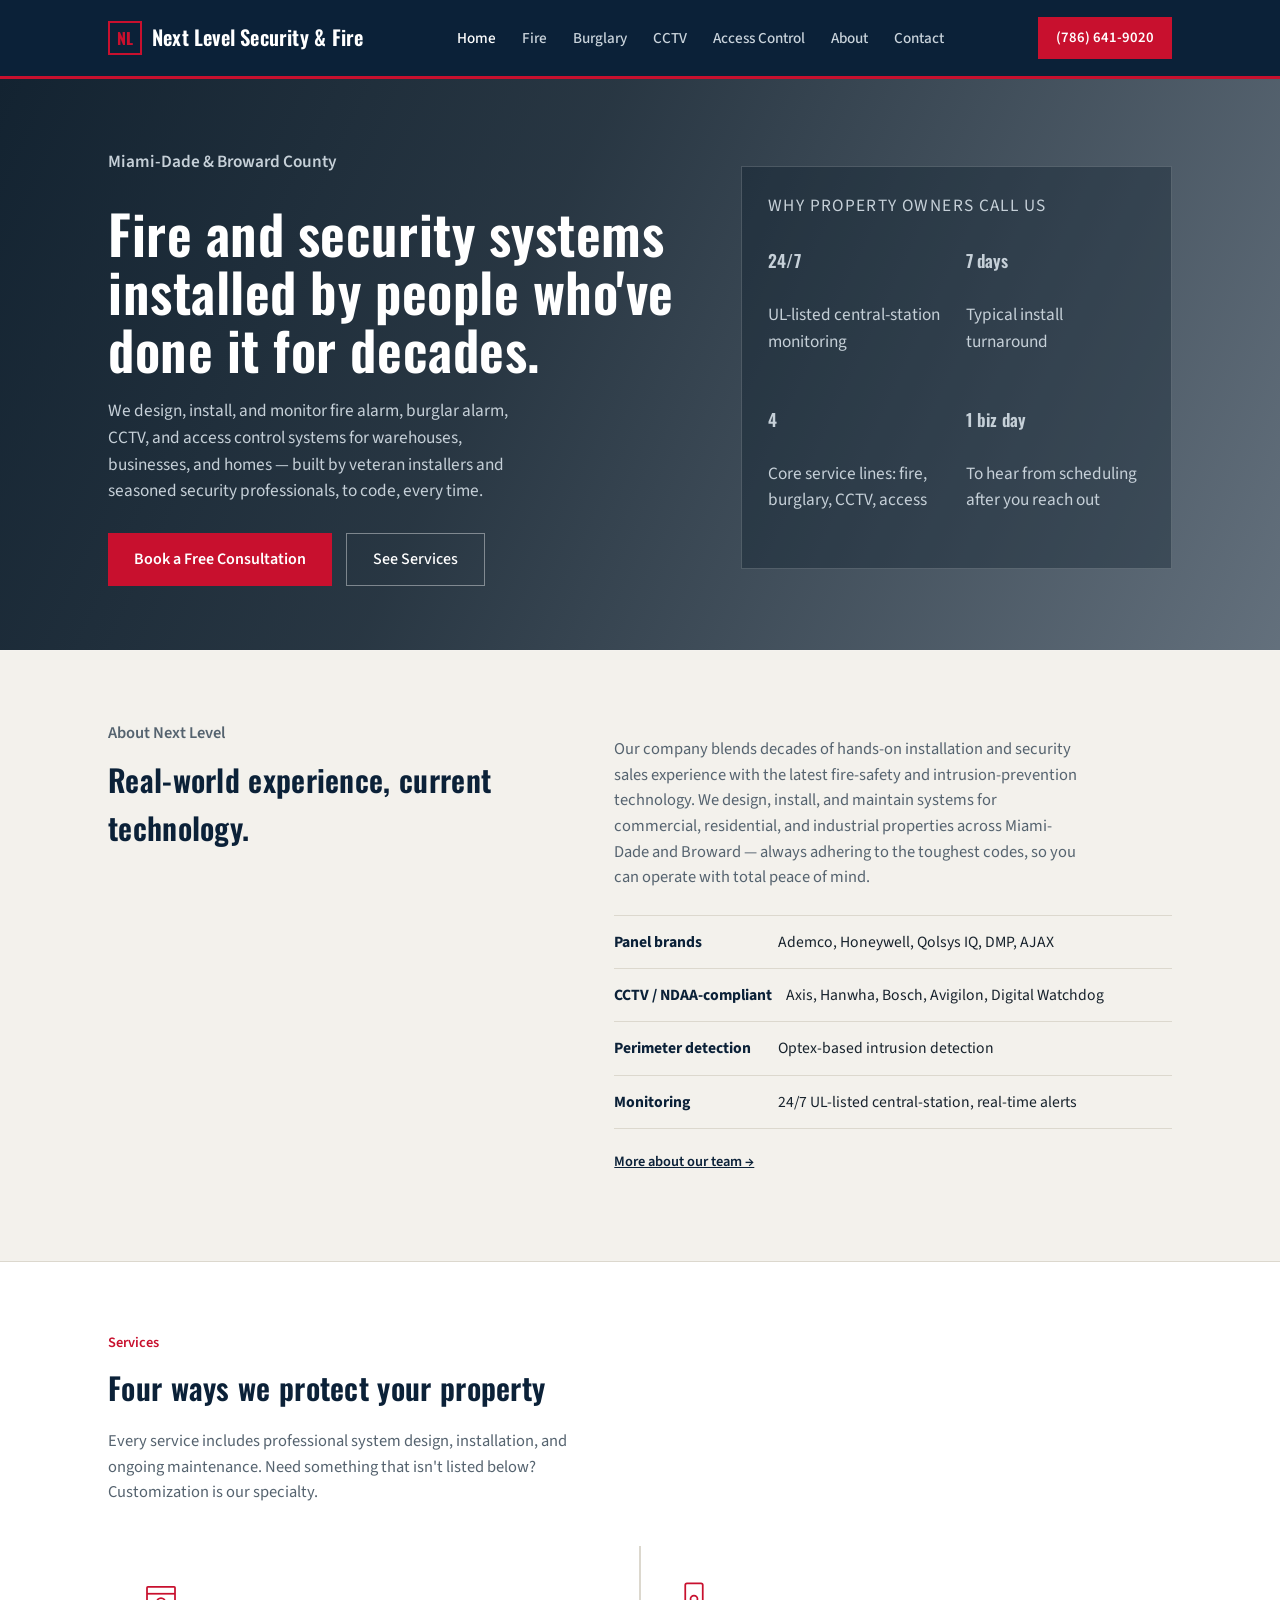
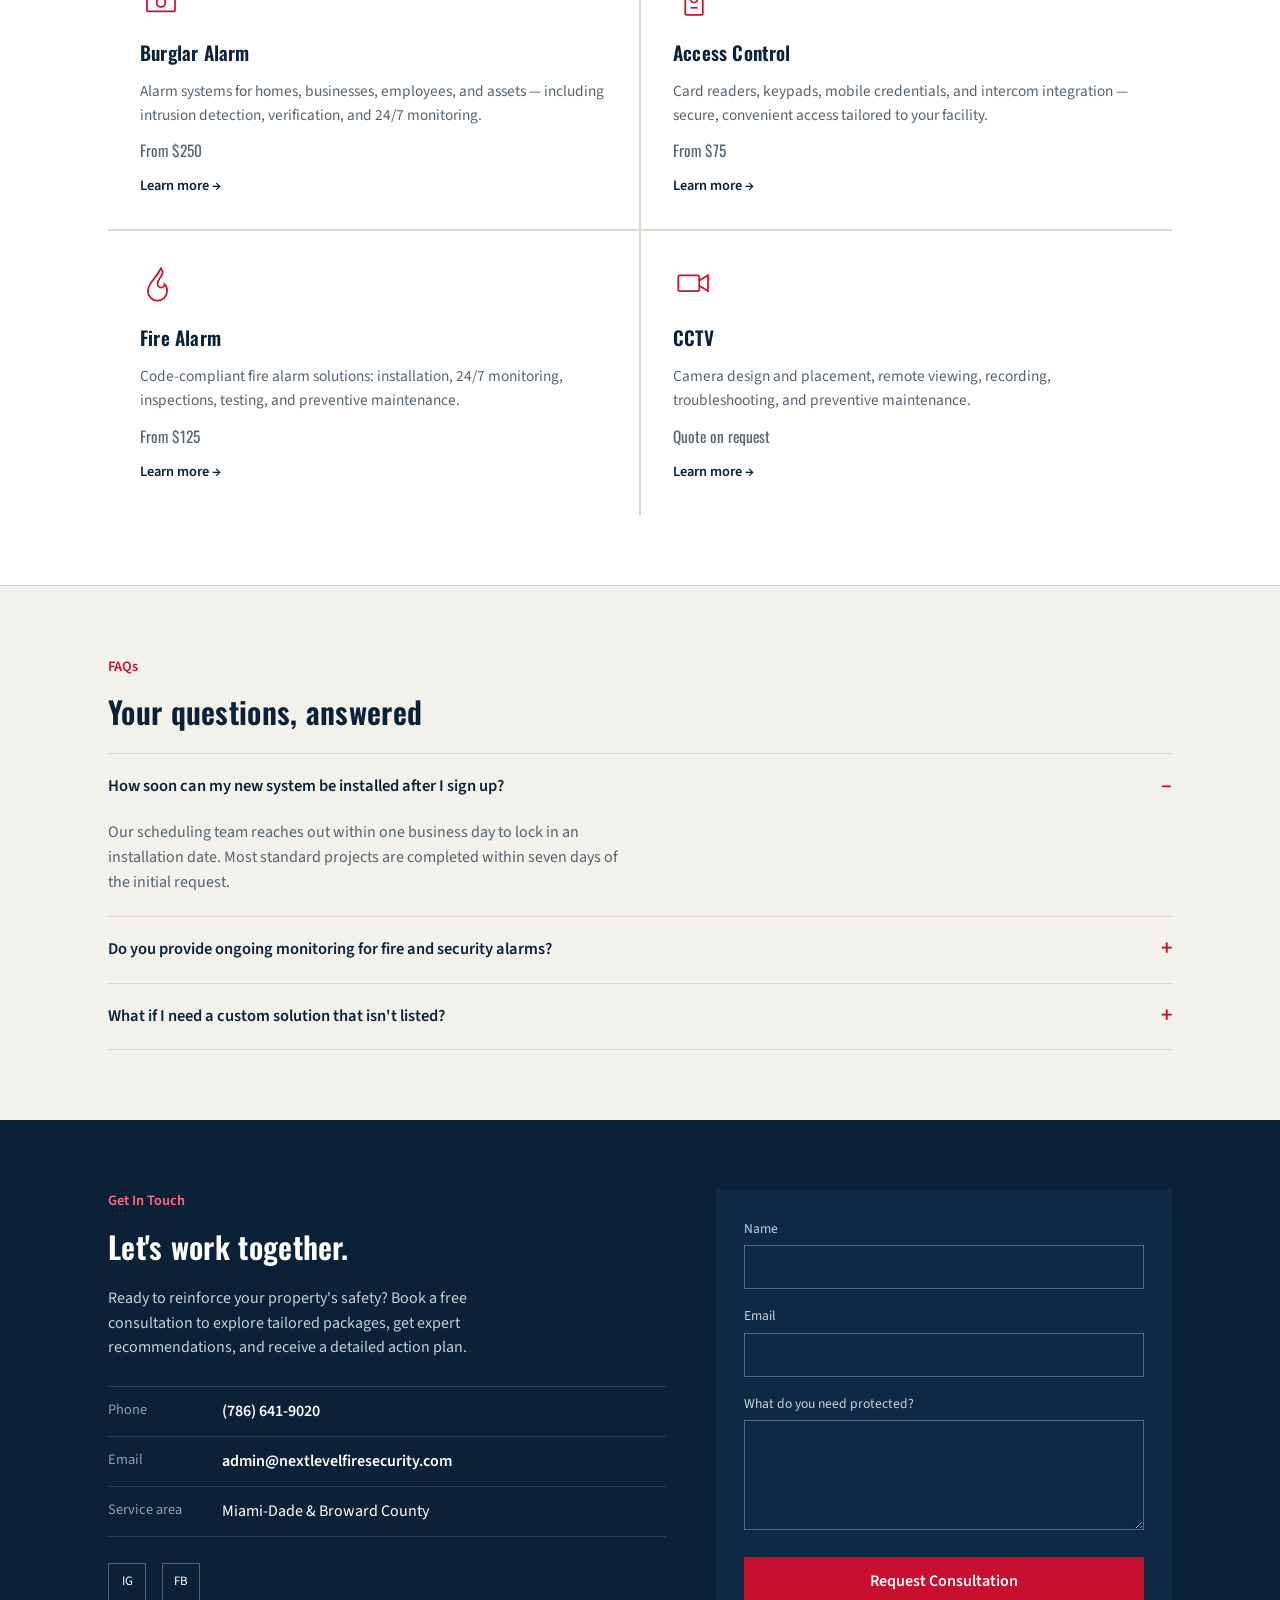
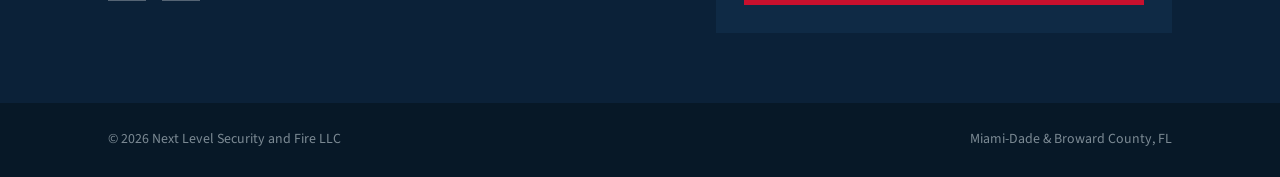
==== index.html @ 29a3aafe "Add files via upload" ====
<!DOCTYPE html>
<html lang="en">
<head>
<meta charset="UTF-8">
<meta name="viewport" content="width=device-width, initial-scale=1.0">
<title>Next Level Security and Fire | Fire, Security &amp; CCTV Systems — Miami-Dade &amp; Broward</title>
<meta name="description" content="Fire alarm, security alarm, CCTV, and access control system installation and 24/7 monitoring for residential, commercial, and industrial properties across Miami-Dade and Broward County.">
<link rel="preconnect" href="https://fonts.googleapis.com">
<link rel="preconnect" href="https://fonts.gstatic.com" crossorigin>
<link href="https://fonts.googleapis.com/css2?family=Oswald:wght@500;600;700&family=Source+Sans+3:wght@400;500;600;700&display=swap" rel="stylesheet">
<link rel="stylesheet" href="styles.css">
</head>
<body>

<header>
  <div class="wrap">
    <a class="brand" href="index.html">
      <span class="brand-mark">NL</span>
      Next Level Security &amp; Fire
    </a>
    <nav>
      <ul>
        <li><a href="index.html" class="active">Home</a></li>
        <li><a href="fire.html">Fire</a></li>
        <li><a href="burglary.html">Burglary</a></li>
        <li><a href="cctv.html">CCTV</a></li>
        <li><a href="access-control.html">Access Control</a></li>
        <li><a href="about.html">About</a></li>
        <li><a href="contact.html">Contact</a></li>
      </ul>
    </nav>
    <a class="call-btn" href="tel:+17866419020">(786) 641-9020</a>
  </div>
</header>

<section class="hero" style="background-image:url('https://images.unsplash.com/photo-1690973692388-239878450c7b?fm=jpg&q=80&w=2000&auto=format&fit=crop');">
  <div class="wrap">
    <div>
      <p class="hero-eyebrow">Miami-Dade &amp; Broward County</p>
      <h1>Fire and security systems installed by people who've done it for decades.</h1>
      <p>We design, install, and monitor fire alarm, burglar alarm, CCTV, and access control systems for warehouses, businesses, and homes — built by veteran installers and seasoned security professionals, to code, every time.</p>
      <div class="hero-ctas">
        <a class="btn-primary" href="contact.html">Book a Free Consultation</a>
        <a class="btn-ghost" href="#services">See Services</a>
      </div>
    </div>
    <div class="hero-panel">
      <p class="hero-panel-title">Why property owners call us</p>
      <div class="hero-stats">
        <div>
          <p class="stat-num">24/7</p>
          <p class="stat-label">UL-listed central-station monitoring</p>
        </div>
        <div>
          <p class="stat-num">7 days</p>
          <p class="stat-label">Typical install turnaround</p>
        </div>
        <div>
          <p class="stat-num">4</p>
          <p class="stat-label">Core service lines: fire, burglary, CCTV, access</p>
        </div>
        <div>
          <p class="stat-num">1 biz day</p>
          <p class="stat-label">To hear from scheduling after you reach out</p>
        </div>
      </div>
    </div>
  </div>
</section>

<section class="section">
  <div class="wrap about-grid">
    <div>
      <p class="section-tag">About Next Level</p>
      <h2>Real-world experience, current technology.</h2>
    </div>
    <div>
      <p>Our company blends decades of hands-on installation and security sales experience with the latest fire-safety and intrusion-prevention technology. We design, install, and maintain systems for commercial, residential, and industrial properties across Miami-Dade and Broward — always adhering to the toughest codes, so you can operate with total peace of mind.</p>
      <ul class="credential-list">
        <li><strong>Panel brands</strong> Ademco, Honeywell, Qolsys IQ, DMP, AJAX</li>
        <li><strong>CCTV / NDAA-compliant</strong> Axis, Hanwha, Bosch, Avigilon, Digital Watchdog</li>
        <li><strong>Perimeter detection</strong> Optex-based intrusion detection</li>
        <li><strong>Monitoring</strong> 24/7 UL-listed central-station, real-time alerts</li>
      </ul>
      <p style="margin-top:20px;"><a class="service-link" href="about.html">More about our team &rarr;</a></p>
    </div>
  </div>
</section>

<section class="section section-alt" id="services">
  <div class="wrap">
    <p class="section-tag">Services</p>
    <h2>Four ways we protect your property</h2>
    <p class="lede">Every service includes professional system design, installation, and ongoing maintenance. Need something that isn't listed below? Customization is our specialty.</p>
    <div class="service-grid">
      <a class="service-card" href="burglary.html">
        <svg class="service-icon" viewBox="0 0 48 48" fill="none" stroke="#C8102E" stroke-width="2"><rect x="8" y="10" width="32" height="28" rx="1"/><path d="M8 18h32"/><circle cx="24" cy="28" r="5"/></svg>
        <h3>Burglar Alarm</h3>
        <p>Alarm systems for homes, businesses, employees, and assets — including intrusion detection, verification, and 24/7 monitoring.</p>
        <p class="service-price">From $250</p>
        <span class="service-link">Learn more &rarr;</span>
      </a>
      <a class="service-card" href="access-control.html">
        <svg class="service-icon" viewBox="0 0 48 48" fill="none" stroke="#C8102E" stroke-width="2"><rect x="14" y="6" width="20" height="36" rx="2"/><circle cx="24" cy="24" r="4"/><path d="M20 34h8"/></svg>
        <h3>Access Control</h3>
        <p>Card readers, keypads, mobile credentials, and intercom integration — secure, convenient access tailored to your facility.</p>
        <p class="service-price">From $75</p>
        <span class="service-link">Learn more &rarr;</span>
      </a>
      <a class="service-card" href="fire.html">
        <svg class="service-icon" viewBox="0 0 48 48" fill="none" stroke="#C8102E" stroke-width="2"><path d="M24 6c6 8-4 10-4 18a4 4 0 0 0 8 0c2 2 3 5 3 8a11 11 0 1 1-22 0c0-9 9-14 15-26Z"/></svg>
        <h3>Fire Alarm</h3>
        <p>Code-compliant fire alarm solutions: installation, 24/7 monitoring, inspections, testing, and preventive maintenance.</p>
        <p class="service-price">From $125</p>
        <span class="service-link">Learn more &rarr;</span>
      </a>
      <a class="service-card" href="cctv.html">
        <svg class="service-icon" viewBox="0 0 48 48" fill="none" stroke="#C8102E" stroke-width="2"><rect x="6" y="14" width="24" height="18" rx="2"/><path d="M30 20l10-6v18l-10-6"/></svg>
        <h3>CCTV</h3>
        <p>Camera design and placement, remote viewing, recording, troubleshooting, and preventive maintenance.</p>
        <p class="service-price">Quote on request</p>
        <span class="service-link">Learn more &rarr;</span>
      </a>
    </div>
  </div>
</section>

<section class="section" id="faq">
  <div class="wrap">
    <p class="section-tag">FAQs</p>
    <h2>Your questions, answered</h2>
    <details class="faq-item" open>
      <summary>How soon can my new system be installed after I sign up?</summary>
      <p>Our scheduling team reaches out within one business day to lock in an installation date. Most standard projects are completed within seven days of the initial request.</p>
    </details>
    <details class="faq-item">
      <summary>Do you provide ongoing monitoring for fire and security alarms?</summary>
      <p>Yes. We offer 24/7 UL-listed central-station monitoring with real-time alerts sent straight to your phone and local first responders.</p>
    </details>
    <details class="faq-item">
      <summary>What if I need a custom solution that isn't listed?</summary>
      <p>Customization is our specialty. Contact our support team with your project details and we'll put together a tailored package that fits your property.</p>
    </details>
  </div>
</section>

<section class="contact section" id="contact">
  <div class="wrap">
    <div>
      <p class="section-tag" style="color:#ff6b81;">Get In Touch</p>
      <h2>Let's work together.</h2>
      <p>Ready to reinforce your property's safety? Book a free consultation to explore tailored packages, get expert recommendations, and receive a detailed action plan.</p>
      <ul class="contact-details">
        <li><span class="label">Phone</span> <a href="tel:+17866419020">(786) 641-9020</a></li>
        <li><span class="label">Email</span> <a href="mailto:admin@nextlevelfiresecurity.com">admin@nextlevelfiresecurity.com</a></li>
        <li><span class="label">Service area</span> Miami-Dade &amp; Broward County</li>
      </ul>
      <div class="social-row">
        <a href="https://www.instagram.com/next_level_fire_security/" aria-label="Instagram" target="_blank" rel="noopener">IG</a>
        <a href="https://www.facebook.com/profile.php?id=61593316687502" aria-label="Facebook" target="_blank" rel="noopener">FB</a>
      </div>
    </div>
    <form class="contact-form" onsubmit="event.preventDefault(); window.location.href='mailto:admin@nextlevelfiresecurity.com?subject=Consultation request from ' + encodeURIComponent(document.getElementById('cf-name').value);">
      <label for="cf-name">Name</label>
      <input id="cf-name" type="text" required>
      <label for="cf-email">Email</label>
      <input id="cf-email" type="email" required>
      <label for="cf-msg">What do you need protected?</label>
      <textarea id="cf-msg" rows="4"></textarea>
      <button type="submit">Request Consultation</button>
    </form>
  </div>
</section>

<footer>
  <div class="wrap">
    <span>&copy; 2026 Next Level Security and Fire LLC</span>
    <span>Miami-Dade &amp; Broward County, FL</span>
  </div>
</footer>

</body>
</html>
---- styles.css ----
:root{
  --navy: #0B2138;
  --navy-deep: #071827;
  --alarm: #C8102E;
  --alarm-dim: #9c0c23;
  --steel: #55636F;
  --paper: #F3F1EC;
  --paper-line: #DCD8CE;
  --ink: #17222C;
}
*{box-sizing:border-box;}
html{scroll-behavior:smooth;}
body{
  margin:0;
  background:var(--paper);
  color:var(--ink);
  font-family:'Source Sans 3', sans-serif;
  line-height:1.55;
}
h1,h2,h3,.brand,.stat-num{
  font-family:'Oswald', sans-serif;
  font-weight:600;
  letter-spacing:0.01em;
}
a{color:inherit;}
.wrap{max-width:1120px;margin:0 auto;padding:0 28px;}
img{max-width:100%;display:block;}

/* Header */
header{
  position:sticky; top:0; z-index:50;
  background:var(--navy);
  border-bottom:3px solid var(--alarm);
}
header .wrap{
  display:flex; align-items:center; justify-content:space-between;
  height:76px;
}
.brand{color:#fff; font-size:1.28rem; text-decoration:none; display:flex; align-items:center; gap:10px;}
.brand-mark{
  width:34px;height:34px;flex:none;
  border:2px solid var(--alarm);
  display:flex;align-items:center;justify-content:center;
  color:var(--alarm); font-family:'Oswald',sans-serif; font-weight:700; font-size:1rem;
}
nav ul{list-style:none;display:flex;gap:26px;margin:0;padding:0;}
nav a{color:#C9D3DB; text-decoration:none; font-size:0.95rem; font-weight:500; transition:color .15s;}
nav a:hover, nav a.active{color:#fff;}
.call-btn{
  background:var(--alarm); color:#fff; text-decoration:none;
  padding:10px 18px; font-weight:600; font-size:0.92rem; white-space:nowrap;
}
.call-btn:hover{background:var(--alarm-dim);}

/* Page hero (interior pages) */
.page-hero{
  position:relative; color:#fff; background-size:cover; background-position:center;
  border-bottom:1px solid rgba(255,255,255,.08);
}
.page-hero::before{
  content:""; position:absolute; inset:0;
  background:linear-gradient(100deg, rgba(7,24,39,.94) 0%, rgba(7,24,39,.78) 45%, rgba(11,33,56,.55) 100%);
}
.page-hero .wrap{position:relative; padding:64px 28px 56px;}
.page-eyebrow{color:#ff6b81; font-weight:600; font-size:0.92rem; margin:0 0 12px;}
.page-hero h1{font-size:clamp(1.9rem,3.6vw,2.8rem); margin:0 0 16px; max-width:20ch;}
.page-hero p{color:#C6D0D8; max-width:52ch; font-size:1.05rem; margin:0;}

/* Home hero */
.hero{
  position:relative; color:#fff; background-size:cover; background-position:center;
  border-bottom:1px solid rgba(255,255,255,.08);
}
.hero::before{
  content:""; position:absolute; inset:0;
  background:linear-gradient(115deg, rgba(7,24,39,.95) 0%, rgba(7,24,39,.86) 40%, rgba(11,33,56,.62) 100%);
}
.hero .wrap{
  position:relative;
  display:grid; grid-template-columns:1.15fr 0.85fr; gap:50px;
  padding-top:70px; padding-bottom:64px; align-items:center;
}
.hero-eyebrow{color:var(--alarm); font-weight:600; font-size:0.95rem; margin:0 0 14px;}
.hero h1{
  font-size:clamp(2.1rem, 4.2vw, 3.4rem);
  line-height:1.08; margin:0 0 20px; color:#fff;
}
.hero p{color:#C6D0D8; font-size:1.08rem; max-width:46ch; margin:0 0 28px;}
.hero-ctas{display:flex; gap:14px; flex-wrap:wrap;}
.btn-primary{
  background:var(--alarm); color:#fff; text-decoration:none;
  padding:14px 26px; font-weight:600; font-size:1rem; display:inline-block;
}
.btn-primary:hover{background:var(--alarm-dim);}
.btn-ghost{
  border:1px solid rgba(255,255,255,.4); color:#fff; text-decoration:none;
  padding:13px 26px; font-weight:500; font-size:1rem; display:inline-block;
}
.btn-ghost:hover{border-color:#fff;}
.hero-panel{
  border:1px solid rgba(255,255,255,.18);
  background:rgba(7,24,39,.35);
  padding:26px;
}
.hero-panel-title{font-size:0.85rem; text-transform:uppercase; letter-spacing:0.08em; color:#9FB0BB; margin:0 0 18px;}
.hero-stats{display:grid; grid-template-columns:1fr 1fr; gap:22px 18px;}
.stat-num{font-size:1.9rem; color:var(--alarm); margin:0;}
.stat-label{color:#C6D0D8; font-size:0.86rem; margin:2px 0 0;}

/* Generic sections */
.section{padding:70px 0;}
.section-alt{background:#fff; border-top:1px solid var(--paper-line); border-bottom:1px solid var(--paper-line);}
.section-tag{color:var(--alarm); font-weight:600; font-size:0.9rem; margin:0 0 10px;}
.section h2{font-size:1.9rem; margin:0 0 18px; color:var(--navy);}
.section > .wrap > p.lede{color:var(--steel); max-width:60ch; margin:0 0 40px; font-size:1.03rem;}

.about-grid{display:grid; grid-template-columns:0.9fr 1.1fr; gap:50px; align-items:start;}
.about-grid p{color:var(--steel); font-size:1.03rem; max-width:58ch;}
.credential-list{list-style:none; margin:24px 0 0; padding:0; border-top:1px solid var(--paper-line);}
.credential-list li{
  border-bottom:1px solid var(--paper-line);
  padding:14px 0; display:flex; gap:14px; align-items:baseline;
  color:var(--ink); font-size:0.98rem;
}
.credential-list li strong{color:var(--navy); min-width:150px; flex:none;}

.photo-frame{border:1px solid var(--paper-line);}
.photo-frame img{width:100%; height:100%; object-fit:cover; display:block;}

/* Services grid (home preview + cards) */
.service-grid{display:grid; grid-template-columns:repeat(2,1fr); gap:2px; background:var(--paper-line);}
.service-card{background:#fff; padding:32px; display:flex; flex-direction:column; gap:12px; text-decoration:none; color:inherit;}
.service-card:hover{background:#FBFAF7;}
.service-icon{width:42px;height:42px;}
.service-card h3{margin:6px 0 0; font-size:1.2rem; color:var(--navy);}
.service-card p{color:var(--steel); font-size:0.96rem; margin:0; flex:1;}
.service-price{font-family:'Oswald',sans-serif; color:var(--alarm); font-size:1.15rem; margin-top:4px;}
.service-link{font-size:0.9rem; font-weight:600; color:var(--navy);}

/* Service detail page layout */
.detail-grid{display:grid; grid-template-columns:1.05fr 0.95fr; gap:50px; align-items:start;}
.detail-list{margin:22px 0 0; padding:0; list-style:none;}
.detail-list li{
  padding:14px 0 14px 30px; border-top:1px solid var(--paper-line);
  position:relative; color:var(--ink);
}
.detail-list li:last-child{border-bottom:1px solid var(--paper-line);}
.detail-list li::before{
  content:"—"; position:absolute; left:0; color:var(--alarm); font-weight:700;
}
.price-box{border:1px solid var(--paper-line); background:#fff; padding:26px;}
.price-box .amount{font-family:'Oswald',sans-serif; color:var(--alarm); font-size:2rem; margin:0;}
.price-box p{color:var(--steel); margin:8px 0 22px; font-size:0.95rem;}
.brand-tags{display:flex; flex-wrap:wrap; gap:8px; margin-top:22px;}
.brand-tags span{
  border:1px solid var(--paper-line); padding:6px 12px; font-size:0.85rem; color:var(--steel);
}

/* FAQ */
.faq-item{border-top:1px solid var(--paper-line);}
.faq-item:last-child{border-bottom:1px solid var(--paper-line);}
.faq-item summary{
  cursor:pointer; padding:20px 0; font-weight:600; color:var(--navy);
  font-size:1.03rem; list-style:none; display:flex; justify-content:space-between; gap:20px;
}
.faq-item summary::-webkit-details-marker{display:none;}
.faq-item summary::after{content:"+"; color:var(--alarm); font-size:1.4rem; line-height:1; flex:none;}
.faq-item[open] summary::after{content:"–";}
.faq-item p{color:var(--steel); margin:0 0 22px; max-width:65ch;}

/* Contact */
.contact{background:var(--navy); color:#fff;}
.contact .wrap{display:grid; grid-template-columns:1.1fr 0.9fr; gap:50px;}
.contact h2{font-size:1.9rem; margin:0 0 16px; color:#fff;}
.contact p{color:#C6D0D8; max-width:50ch;}
.contact-details{list-style:none; margin:26px 0 0; padding:0;}
.contact-details li{padding:12px 0; border-top:1px solid rgba(255,255,255,.12); display:flex; gap:14px;}
.contact-details li:last-child{border-bottom:1px solid rgba(255,255,255,.12);}
.contact-details .label{color:#8FA0AC; min-width:100px; flex:none; font-size:0.9rem;}
.contact-details a{color:#fff; text-decoration:none; font-weight:600;}
.contact-details a:hover{color:var(--alarm);}
.social-row{display:flex; gap:16px; margin-top:26px;}
.social-row a{
  width:38px;height:38px; border:1px solid rgba(255,255,255,.3);
  display:flex; align-items:center; justify-content:center; text-decoration:none; font-size:0.8rem;
}
.social-row a:hover{border-color:var(--alarm); color:var(--alarm);}
.contact-form{background:#0F2A45; padding:28px;}
.contact-form label{display:block; font-size:0.85rem; color:#C6D0D8; margin:16px 0 6px;}
.contact-form label:first-child{margin-top:0;}
.contact-form input, .contact-form textarea{
  width:100%; background:transparent; border:1px solid rgba(255,255,255,.3);
  color:#fff; padding:10px 12px; font-family:inherit; font-size:0.96rem;
}
.contact-form button{
  margin-top:20px; width:100%; background:var(--alarm); color:#fff; border:none;
  padding:13px; font-weight:600; font-size:1rem; cursor:pointer; font-family:inherit;
}
.contact-form button:hover{background:var(--alarm-dim);}

/* Simple contact strip used on service pages */
.cta-strip{background:var(--navy); color:#fff; padding:44px 0;}
.cta-strip .wrap{display:flex; align-items:center; justify-content:space-between; gap:24px; flex-wrap:wrap;}
.cta-strip h3{margin:0; font-size:1.4rem;}
.cta-strip p{margin:6px 0 0; color:#C6D0D8;}

footer{background:var(--navy-deep); color:#7C8A94; padding:26px 0; font-size:0.87rem;}
footer .wrap{display:flex; justify-content:space-between; flex-wrap:wrap; gap:10px;}

@media (max-width:860px){
  nav ul{display:none;}
  .hero .wrap, .about-grid, .contact .wrap, .detail-grid{grid-template-columns:1fr;}
  .service-grid{grid-template-columns:1fr;}
  .credential-list li{flex-direction:column; gap:2px;}
  .credential-list li strong{min-width:0;}
}
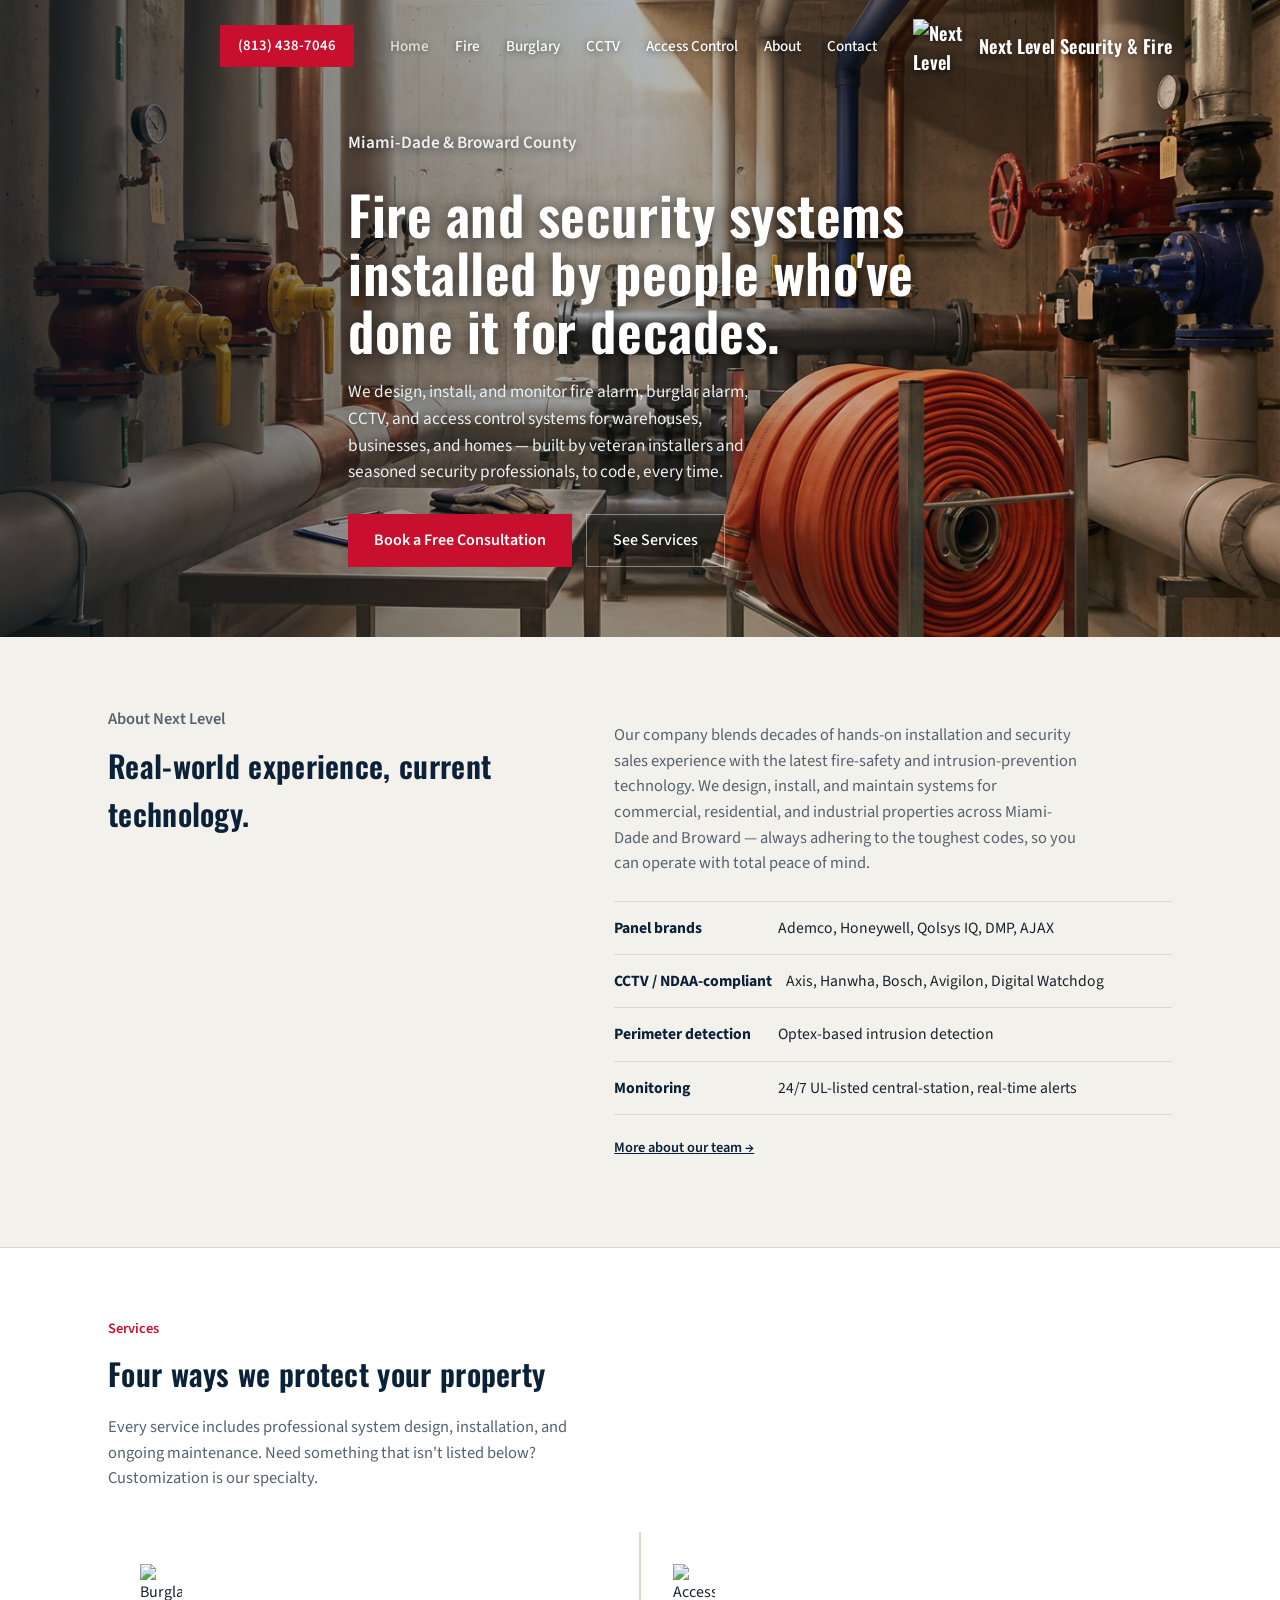
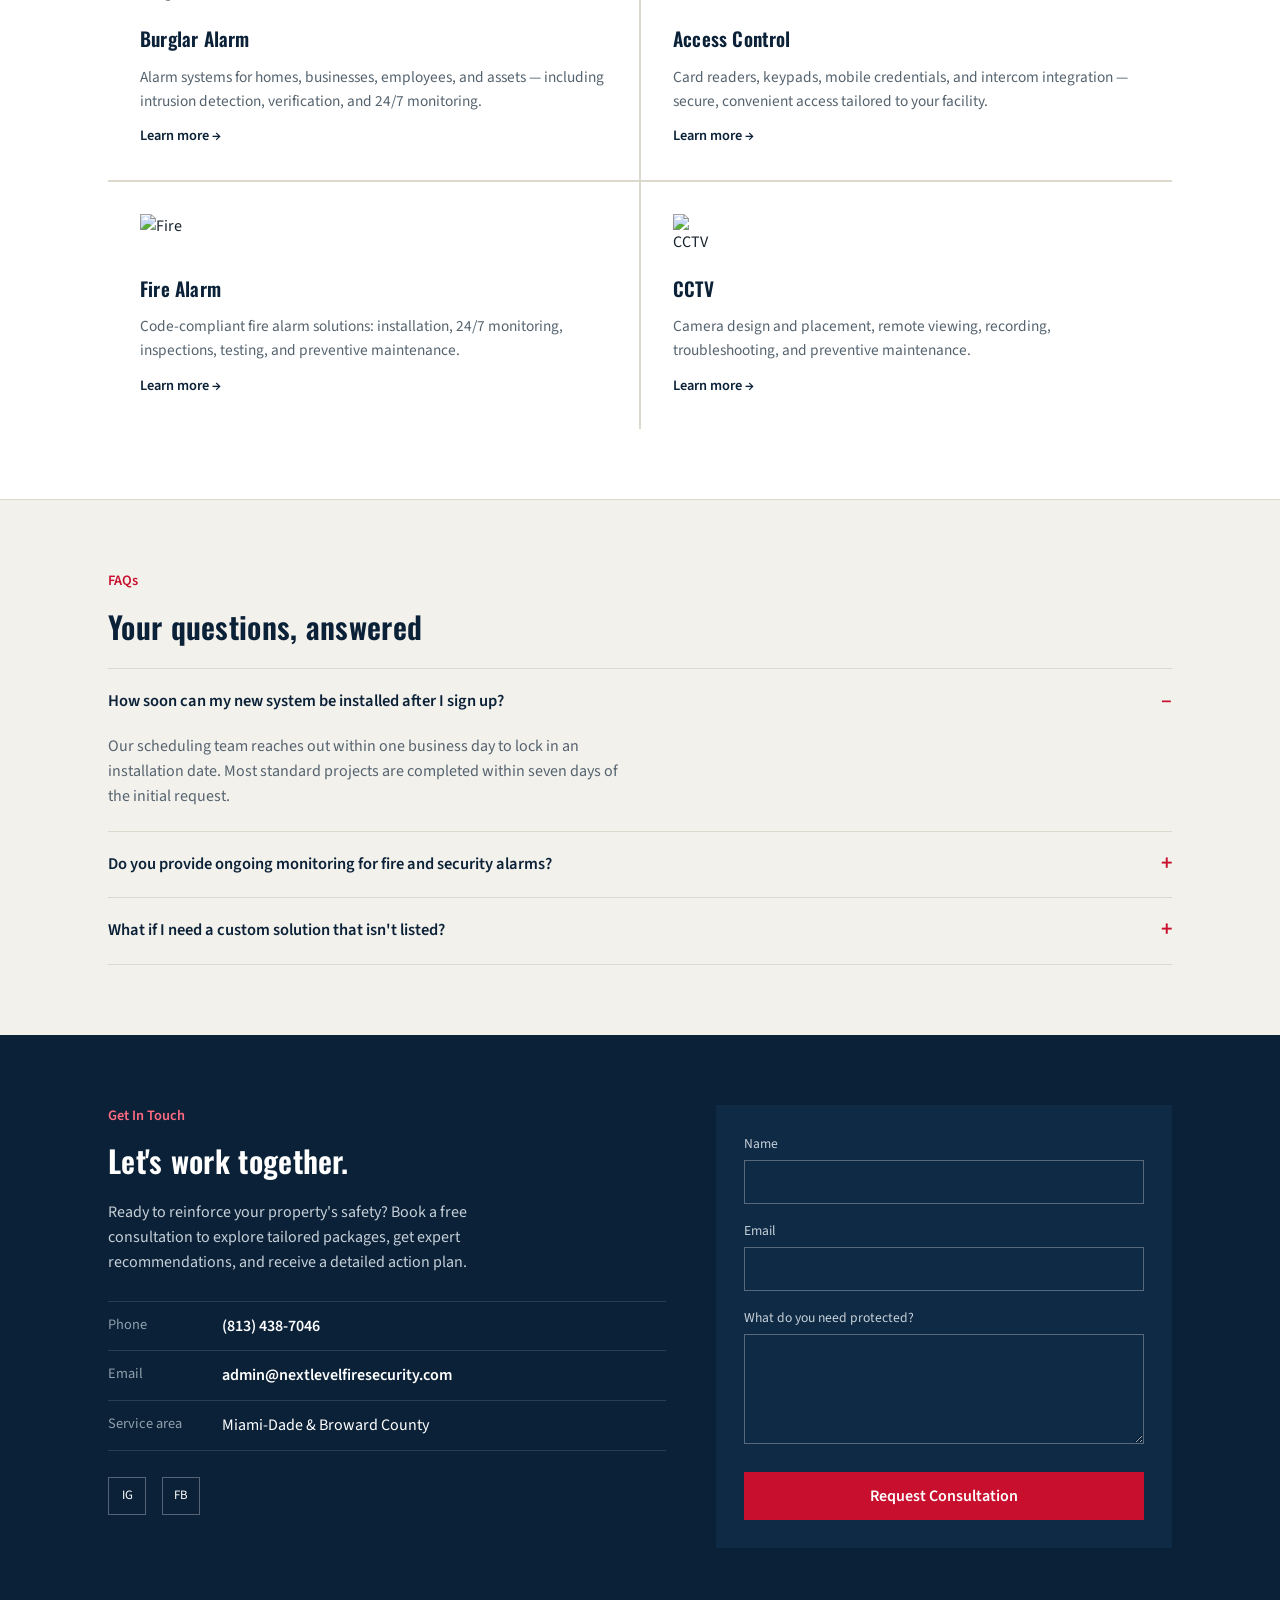
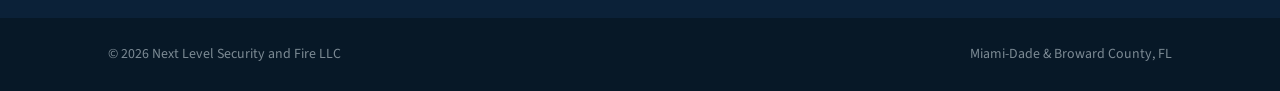
==== commit 45920fcf: "Add files via upload" ====
--- a/index.html
+++ b/index.html
@@ -15,7 +15,7 @@
 <header>
   <div class="wrap">
     <a class="brand" href="index.html">
-      <span class="brand-mark">NL</span>
+      <img class="brand-mark" src="https://images.squarespace-cdn.com/content/v1/6a84e67815ba3a33cccc324a/10ff61bc-ede2-4fa8-80c4-2d0730d1e2dd/nextlevellogo.png?format=300w" alt="Next Level Security and Fire logo">
       Next Level Security &amp; Fire
     </a>
     <nav>
@@ -29,12 +29,12 @@
         <li><a href="contact.html">Contact</a></li>
       </ul>
     </nav>
-    <a class="call-btn" href="tel:+17866419020">(786) 641-9020</a>
+    <a class="call-btn" href="tel:+18134387046">(813) 438-7046</a>
   </div>
 </header>
 
-<section class="hero" style="background-image:url('https://images.unsplash.com/photo-1690973692388-239878450c7b?fm=jpg&q=80&w=2000&auto=format&fit=crop');">
-  <div class="wrap">
+<section class="hero" style="background-image:url('images/hero-fire-equipment.webp');">
+  <div class="wrap" style="grid-template-columns:1fr; max-width:640px;">
     <div>
       <p class="hero-eyebrow">Miami-Dade &amp; Broward County</p>
       <h1>Fire and security systems installed by people who've done it for decades.</h1>
@@ -42,27 +42,6 @@
       <div class="hero-ctas">
         <a class="btn-primary" href="contact.html">Book a Free Consultation</a>
         <a class="btn-ghost" href="#services">See Services</a>
-      </div>
-    </div>
-    <div class="hero-panel">
-      <p class="hero-panel-title">Why property owners call us</p>
-      <div class="hero-stats">
-        <div>
-          <p class="stat-num">24/7</p>
-          <p class="stat-label">UL-listed central-station monitoring</p>
-        </div>
-        <div>
-          <p class="stat-num">7 days</p>
-          <p class="stat-label">Typical install turnaround</p>
-        </div>
-        <div>
-          <p class="stat-num">4</p>
-          <p class="stat-label">Core service lines: fire, burglary, CCTV, access</p>
-        </div>
-        <div>
-          <p class="stat-num">1 biz day</p>
-          <p class="stat-label">To hear from scheduling after you reach out</p>
-        </div>
       </div>
     </div>
   </div>
@@ -94,31 +73,27 @@
     <p class="lede">Every service includes professional system design, installation, and ongoing maintenance. Need something that isn't listed below? Customization is our specialty.</p>
     <div class="service-grid">
       <a class="service-card" href="burglary.html">
-        <svg class="service-icon" viewBox="0 0 48 48" fill="none" stroke="#C8102E" stroke-width="2"><rect x="8" y="10" width="32" height="28" rx="1"/><path d="M8 18h32"/><circle cx="24" cy="28" r="5"/></svg>
+        <img class="service-icon" src="https://images.squarespace-cdn.com/content/v1/6a84e67815ba3a33cccc324a/53b148d6-a6ad-4b7a-aa43-fe277d1feb8d/Ba.png" alt="Burglary" width="48" height="48">
         <h3>Burglar Alarm</h3>
         <p>Alarm systems for homes, businesses, employees, and assets — including intrusion detection, verification, and 24/7 monitoring.</p>
-        <p class="service-price">From $250</p>
         <span class="service-link">Learn more &rarr;</span>
       </a>
       <a class="service-card" href="access-control.html">
-        <svg class="service-icon" viewBox="0 0 48 48" fill="none" stroke="#C8102E" stroke-width="2"><rect x="14" y="6" width="20" height="36" rx="2"/><circle cx="24" cy="24" r="4"/><path d="M20 34h8"/></svg>
+        <img class="service-icon" src="https://images.squarespace-cdn.com/content/v1/6a84e67815ba3a33cccc324a/3604917d-31d1-4ac4-8f7f-5617529b7d9c/access.png" alt="Access Control" width="48" height="48">
         <h3>Access Control</h3>
         <p>Card readers, keypads, mobile credentials, and intercom integration — secure, convenient access tailored to your facility.</p>
-        <p class="service-price">From $75</p>
         <span class="service-link">Learn more &rarr;</span>
       </a>
       <a class="service-card" href="fire.html">
-        <svg class="service-icon" viewBox="0 0 48 48" fill="none" stroke="#C8102E" stroke-width="2"><path d="M24 6c6 8-4 10-4 18a4 4 0 0 0 8 0c2 2 3 5 3 8a11 11 0 1 1-22 0c0-9 9-14 15-26Z"/></svg>
+        <img class="service-icon" src="https://images.squarespace-cdn.com/content/v1/6a84e67815ba3a33cccc324a/5d354ed2-6f1a-4e5c-ae63-06d1b2978494/generated-image+%282%29.png" alt="Fire" width="48" height="48">
         <h3>Fire Alarm</h3>
         <p>Code-compliant fire alarm solutions: installation, 24/7 monitoring, inspections, testing, and preventive maintenance.</p>
-        <p class="service-price">From $125</p>
         <span class="service-link">Learn more &rarr;</span>
       </a>
       <a class="service-card" href="cctv.html">
-        <svg class="service-icon" viewBox="0 0 48 48" fill="none" stroke="#C8102E" stroke-width="2"><rect x="6" y="14" width="24" height="18" rx="2"/><path d="M30 20l10-6v18l-10-6"/></svg>
+        <img class="service-icon" src="https://images.squarespace-cdn.com/content/v1/6a84e67815ba3a33cccc324a/5dc6993f-cea7-4188-87ae-6876db3b4ea0/cctv.png" alt="CCTV" width="48" height="48">
         <h3>CCTV</h3>
         <p>Camera design and placement, remote viewing, recording, troubleshooting, and preventive maintenance.</p>
-        <p class="service-price">Quote on request</p>
         <span class="service-link">Learn more &rarr;</span>
       </a>
     </div>
@@ -151,7 +126,7 @@
       <h2>Let's work together.</h2>
       <p>Ready to reinforce your property's safety? Book a free consultation to explore tailored packages, get expert recommendations, and receive a detailed action plan.</p>
       <ul class="contact-details">
-        <li><span class="label">Phone</span> <a href="tel:+17866419020">(786) 641-9020</a></li>
+        <li><span class="label">Phone</span> <a href="tel:+18134387046">(813) 438-7046</a></li>
         <li><span class="label">Email</span> <a href="mailto:admin@nextlevelfiresecurity.com">admin@nextlevelfiresecurity.com</a></li>
         <li><span class="label">Service area</span> Miami-Dade &amp; Broward County</li>
       </ul>
--- a/styles.css
+++ b/styles.css
@@ -28,25 +28,28 @@
 
 /* Header */
 header{
-  position:sticky; top:0; z-index:50;
-  background:var(--navy);
-  border-bottom:3px solid var(--alarm);
+  position:absolute; top:0; left:0; right:0; z-index:50;
+  background:transparent;
 }
 header .wrap{
-  display:flex; align-items:center; justify-content:space-between;
-  height:76px;
-}
-.brand{color:#fff; font-size:1.28rem; text-decoration:none; display:flex; align-items:center; gap:10px;}
+  display:flex; align-items:center; justify-content:flex-end; gap:36px;
+  height:92px;
+}
+.brand{
+  color:#fff; font-size:1.15rem; text-decoration:none; display:flex; align-items:center; gap:12px;
+  order:3; text-shadow:0 1px 6px rgba(0,0,0,.55);
+}
 .brand-mark{
-  width:34px;height:34px;flex:none;
-  border:2px solid var(--alarm);
-  display:flex;align-items:center;justify-content:center;
-  color:var(--alarm); font-family:'Oswald',sans-serif; font-weight:700; font-size:1rem;
-}
+  width:54px;height:54px;flex:none;
+  object-fit:contain;
+  filter:drop-shadow(0 1px 6px rgba(0,0,0,.5));
+}
+nav{order:2;}
 nav ul{list-style:none;display:flex;gap:26px;margin:0;padding:0;}
-nav a{color:#C9D3DB; text-decoration:none; font-size:0.95rem; font-weight:500; transition:color .15s;}
-nav a:hover, nav a.active{color:#fff;}
+nav a{color:#fff; text-decoration:none; font-size:0.95rem; font-weight:500; transition:opacity .15s; text-shadow:0 1px 6px rgba(0,0,0,.55);}
+nav a:hover, nav a.active{opacity:0.75;}
 .call-btn{
+  order:1;
   background:var(--alarm); color:#fff; text-decoration:none;
   padding:10px 18px; font-weight:600; font-size:0.92rem; white-space:nowrap;
 }
@@ -55,37 +58,36 @@
 /* Page hero (interior pages) */
 .page-hero{
   position:relative; color:#fff; background-size:cover; background-position:center;
-  border-bottom:1px solid rgba(255,255,255,.08);
 }
 .page-hero::before{
   content:""; position:absolute; inset:0;
-  background:linear-gradient(100deg, rgba(7,24,39,.94) 0%, rgba(7,24,39,.78) 45%, rgba(11,33,56,.55) 100%);
-}
-.page-hero .wrap{position:relative; padding:64px 28px 56px;}
-.page-eyebrow{color:#ff6b81; font-weight:600; font-size:0.92rem; margin:0 0 12px;}
-.page-hero h1{font-size:clamp(1.9rem,3.6vw,2.8rem); margin:0 0 16px; max-width:20ch;}
-.page-hero p{color:#C6D0D8; max-width:52ch; font-size:1.05rem; margin:0;}
+  background:linear-gradient(100deg, rgba(7,24,39,.72) 0%, rgba(7,24,39,.5) 45%, rgba(11,33,56,.28) 100%);
+}
+.page-hero .wrap{position:relative; padding:128px 28px 64px;}
+.page-eyebrow{color:#ff6b81; font-weight:600; font-size:0.92rem; margin:0 0 12px; text-shadow:0 1px 6px rgba(0,0,0,.5);}
+.page-hero h1{font-size:clamp(1.9rem,3.6vw,2.8rem); margin:0 0 16px; max-width:20ch; text-shadow:0 2px 10px rgba(0,0,0,.55);}
+.page-hero p{color:#E4E9EC; max-width:52ch; font-size:1.05rem; margin:0; text-shadow:0 1px 8px rgba(0,0,0,.5);}
 
 /* Home hero */
 .hero{
   position:relative; color:#fff; background-size:cover; background-position:center;
-  border-bottom:1px solid rgba(255,255,255,.08);
 }
 .hero::before{
   content:""; position:absolute; inset:0;
-  background:linear-gradient(115deg, rgba(7,24,39,.95) 0%, rgba(7,24,39,.86) 40%, rgba(11,33,56,.62) 100%);
+  background:linear-gradient(100deg, rgba(7,24,39,.62) 0%, rgba(7,24,39,.32) 45%, rgba(7,24,39,.08) 100%);
 }
 .hero .wrap{
   position:relative;
   display:grid; grid-template-columns:1.15fr 0.85fr; gap:50px;
-  padding-top:70px; padding-bottom:64px; align-items:center;
-}
-.hero-eyebrow{color:var(--alarm); font-weight:600; font-size:0.95rem; margin:0 0 14px;}
+  padding-top:130px; padding-bottom:70px; align-items:center;
+}
+.hero-eyebrow{color:#ff8a9a; font-weight:600; font-size:0.95rem; margin:0 0 14px; text-shadow:0 1px 6px rgba(0,0,0,.5);}
 .hero h1{
   font-size:clamp(2.1rem, 4.2vw, 3.4rem);
   line-height:1.08; margin:0 0 20px; color:#fff;
-}
-.hero p{color:#C6D0D8; font-size:1.08rem; max-width:46ch; margin:0 0 28px;}
+  text-shadow:0 2px 14px rgba(0,0,0,.6);
+}
+.hero p{color:#EDEFF0; font-size:1.08rem; max-width:46ch; margin:0 0 28px; text-shadow:0 1px 8px rgba(0,0,0,.55);}
 .hero-ctas{display:flex; gap:14px; flex-wrap:wrap;}
 .btn-primary{
   background:var(--alarm); color:#fff; text-decoration:none;
@@ -98,8 +100,10 @@
 }
 .btn-ghost:hover{border-color:#fff;}
 .hero-panel{
-  border:1px solid rgba(255,255,255,.18);
-  background:rgba(7,24,39,.35);
+  border:1px solid rgba(255,255,255,.22);
+  background:rgba(7,24,39,.55);
+  backdrop-filter:blur(6px);
+  -webkit-backdrop-filter:blur(6px);
   padding:26px;
 }
 .hero-panel-title{font-size:0.85rem; text-transform:uppercase; letter-spacing:0.08em; color:#9FB0BB; margin:0 0 18px;}
@@ -131,7 +135,7 @@
 .service-grid{display:grid; grid-template-columns:repeat(2,1fr); gap:2px; background:var(--paper-line);}
 .service-card{background:#fff; padding:32px; display:flex; flex-direction:column; gap:12px; text-decoration:none; color:inherit;}
 .service-card:hover{background:#FBFAF7;}
-.service-icon{width:42px;height:42px;}
+.service-icon{width:42px;height:42px;object-fit:contain;}
 .service-card h3{margin:6px 0 0; font-size:1.2rem; color:var(--navy);}
 .service-card p{color:var(--steel); font-size:0.96rem; margin:0; flex:1;}
 .service-price{font-family:'Oswald',sans-serif; color:var(--alarm); font-size:1.15rem; margin-top:4px;}
